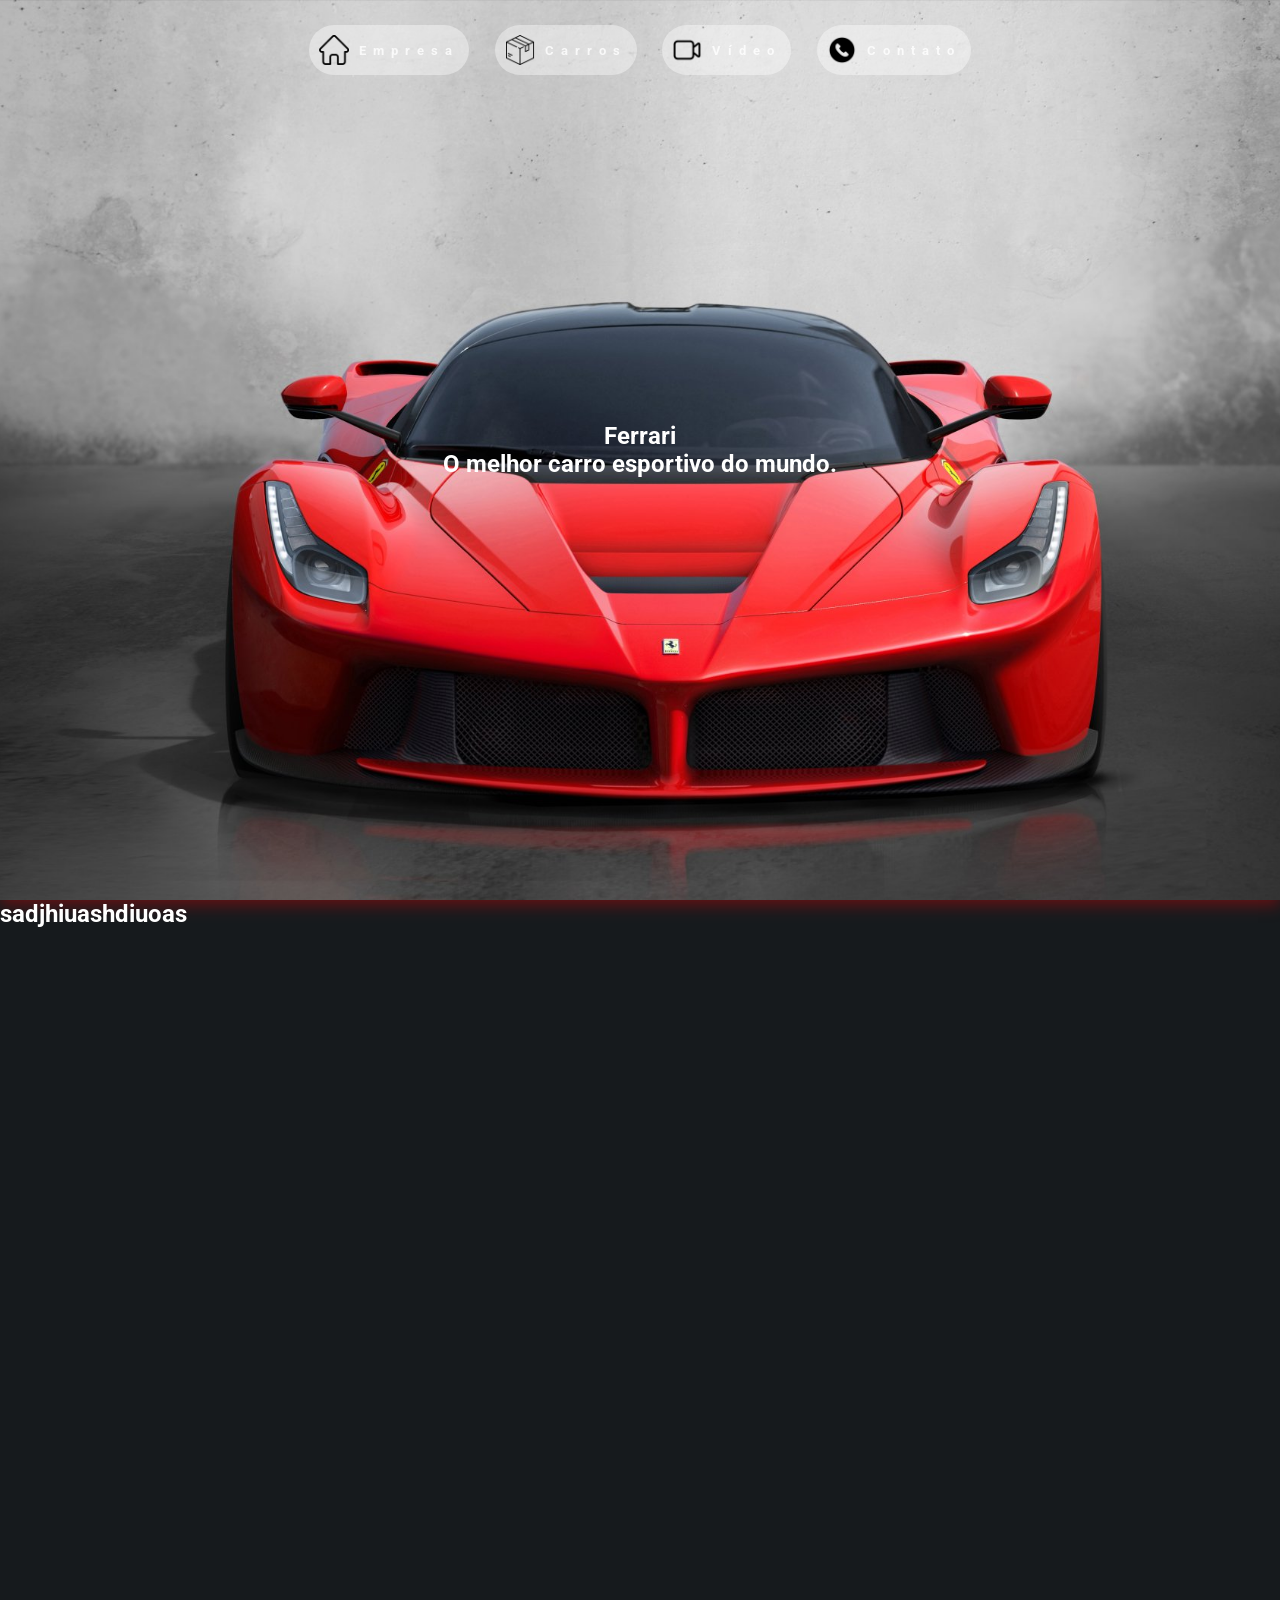
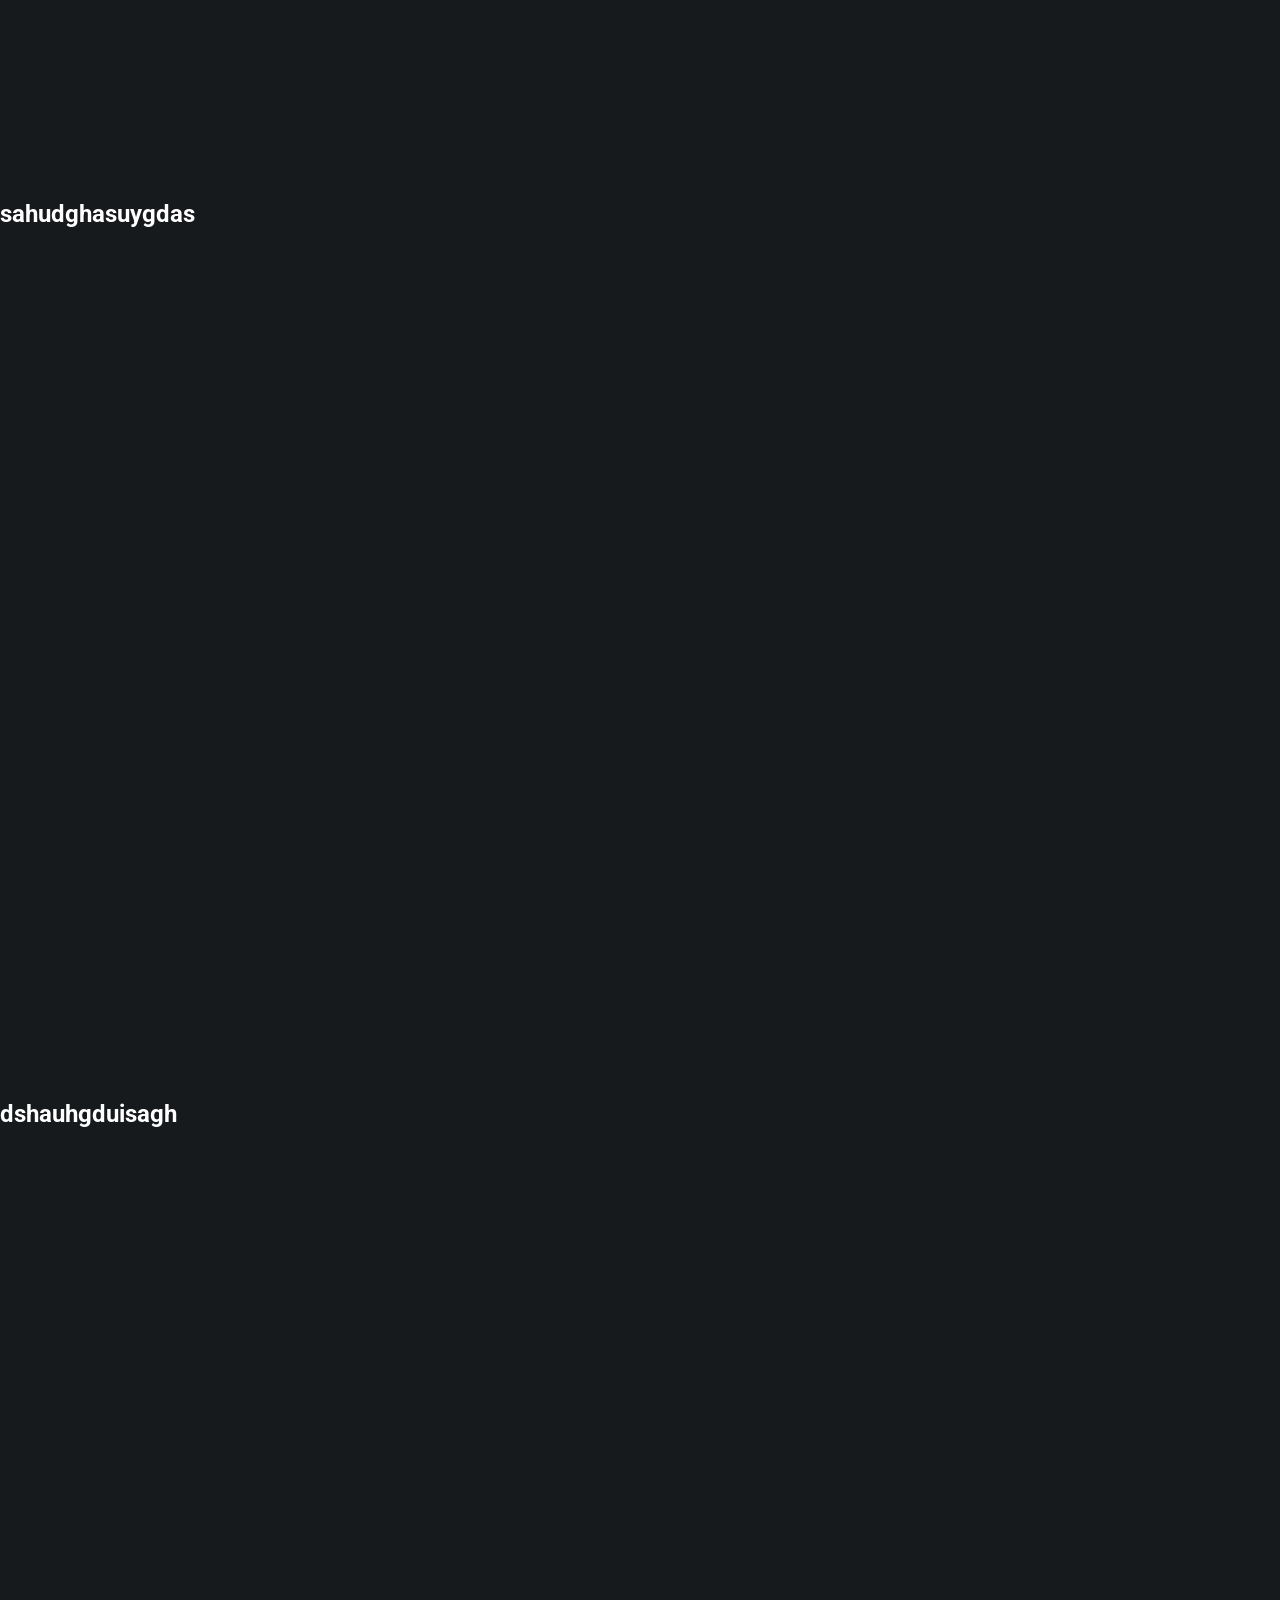
==== src/index.html @ 84b2c768 "Add files via upload" ====
<!DOCTYPE html>
<html lang="en">
<head>
    <meta charset="UTF-8">
    <meta name="viewport" content="width=device-width, initial-scale=1.0">
    <title>Ferrari</title>
    <link rel="stylesheet" href="style.css">
    <link rel="preconnect" href="https://fonts.googleapis.com">
    <link rel="preconnect" href="https://fonts.gstatic.com" crossorigin>
    <link href="https://fonts.googleapis.com/css2?family=Roboto:ital,wght@0,100..900;1,100..900&display=swap" rel="stylesheet">
</head>
<body>
    <nav>
        <span class="navItems" onclick="navTo('s1')">
            <img src="../assets/icons/home.png" alt="Empresa" >
            <a class="navWords">Empresa</a>
        </span>
        <span class="navItems" onclick="navTo('s2')">
            <img src="../assets/icons/box.png" alt="Carros" >
            <a class="navWords">Carros</a>
        </span>
        <span class="navItems" onclick="navTo('s3')">
            <img src="../assets/icons/video.png" alt="Vídeo" >
            <a class="navWords">Vídeo</a>
        </span>
        <span class="navItems" onclick="navTo('s4')">
            <img src="../assets/icons/mobile.png" alt="Contato" >
            <a class="navWords" >Contato</a>
        </span>
    </nav>
    <main>
        <section id="s1">
            <h1>Ferrari</h1>
            <h2>O melhor carro esportivo do mundo.</h2>
        </section>
        <section id="s2">
            <h1>sadjhiuashdiuoas</h1>
        </section>
        <section id="s3">
<h1>sahudghasuygdas</h1>
        </section>
        <section id="s4">
<h1>dshauhgduisagh</h1>
        </section>
    </main>
    <footer>

    </footer>

    <script src="script.js"></script>
</body>
</html>
---- src/style.css ----
:root{
    --dark: #0B090A;
    --text: #ffffff;
    --bg:#161A1D;
    --red1: #660708;
    --red2: #A4161A;
    --red3: #BA181B;
    --red4: #E5383B;
    --font:"Roboto", sans-serif;
}

*{
    margin: 0;
    padding: 0;
    box-sizing: border-box;
    scroll-behavior: smooth;
}

body{
    font-family: var(--font);
    background-color: var(--bg);
    color: var(--text);
    overflow-x: hidden;
}

nav{
    width: 100%;
    position: fixed;
    top: 0;
    background-color: transparent;
    display: flex;
    align-items: center;
    justify-content: center;
    gap: 2vw;
    height: 100px;
    z-index: 999;
    transition: all 1s ease-in-out;
    animation: decima 1s ease-in-out;
}

nav.sc{
    background-color: var(--red1);
    box-shadow: 10px 3px 10px var(--red1);
}

@keyframes decima {
    0%{
        transform: translateY(-100px);
    }
}

.navItems{
    background-color: #ffffff67;
    display: flex;
    align-items: center;
    justify-content: center;
    gap: 10px;
    padding: 10px;
    border-radius: 999px;
}

.navItems img{
    width: 30px;
}

.navItems:hover{
    cursor: pointer;
}

.navItems a{
    color: inherit;
    text-decoration: none;
    font-size: 1vw;
    letter-spacing: 7px;
    opacity: 0.8;
    transition: all 200ms linear;
    font-weight: 700;
}

.navItems a:hover{
    text-shadow: 0px 3px 10px var(--text);
    opacity: 1;
}

section{
    min-height: 100vh;
    height: auto;
}

#s1{
    background-image: url('../assets/images/ferraribg.jpg');
    background-position: center;
    background-repeat: no-repeat;
    background-size: cover;
    background-attachment: fixed;
    display: flex;
    flex-direction: column;
    align-items: center;
    justify-content: center;
    box-shadow: rgba(255, 0, 0, 0.35) 0px 5px 15px;
}




@media (width <= 1000px){
    .navWords{
        display: none;
    }
}
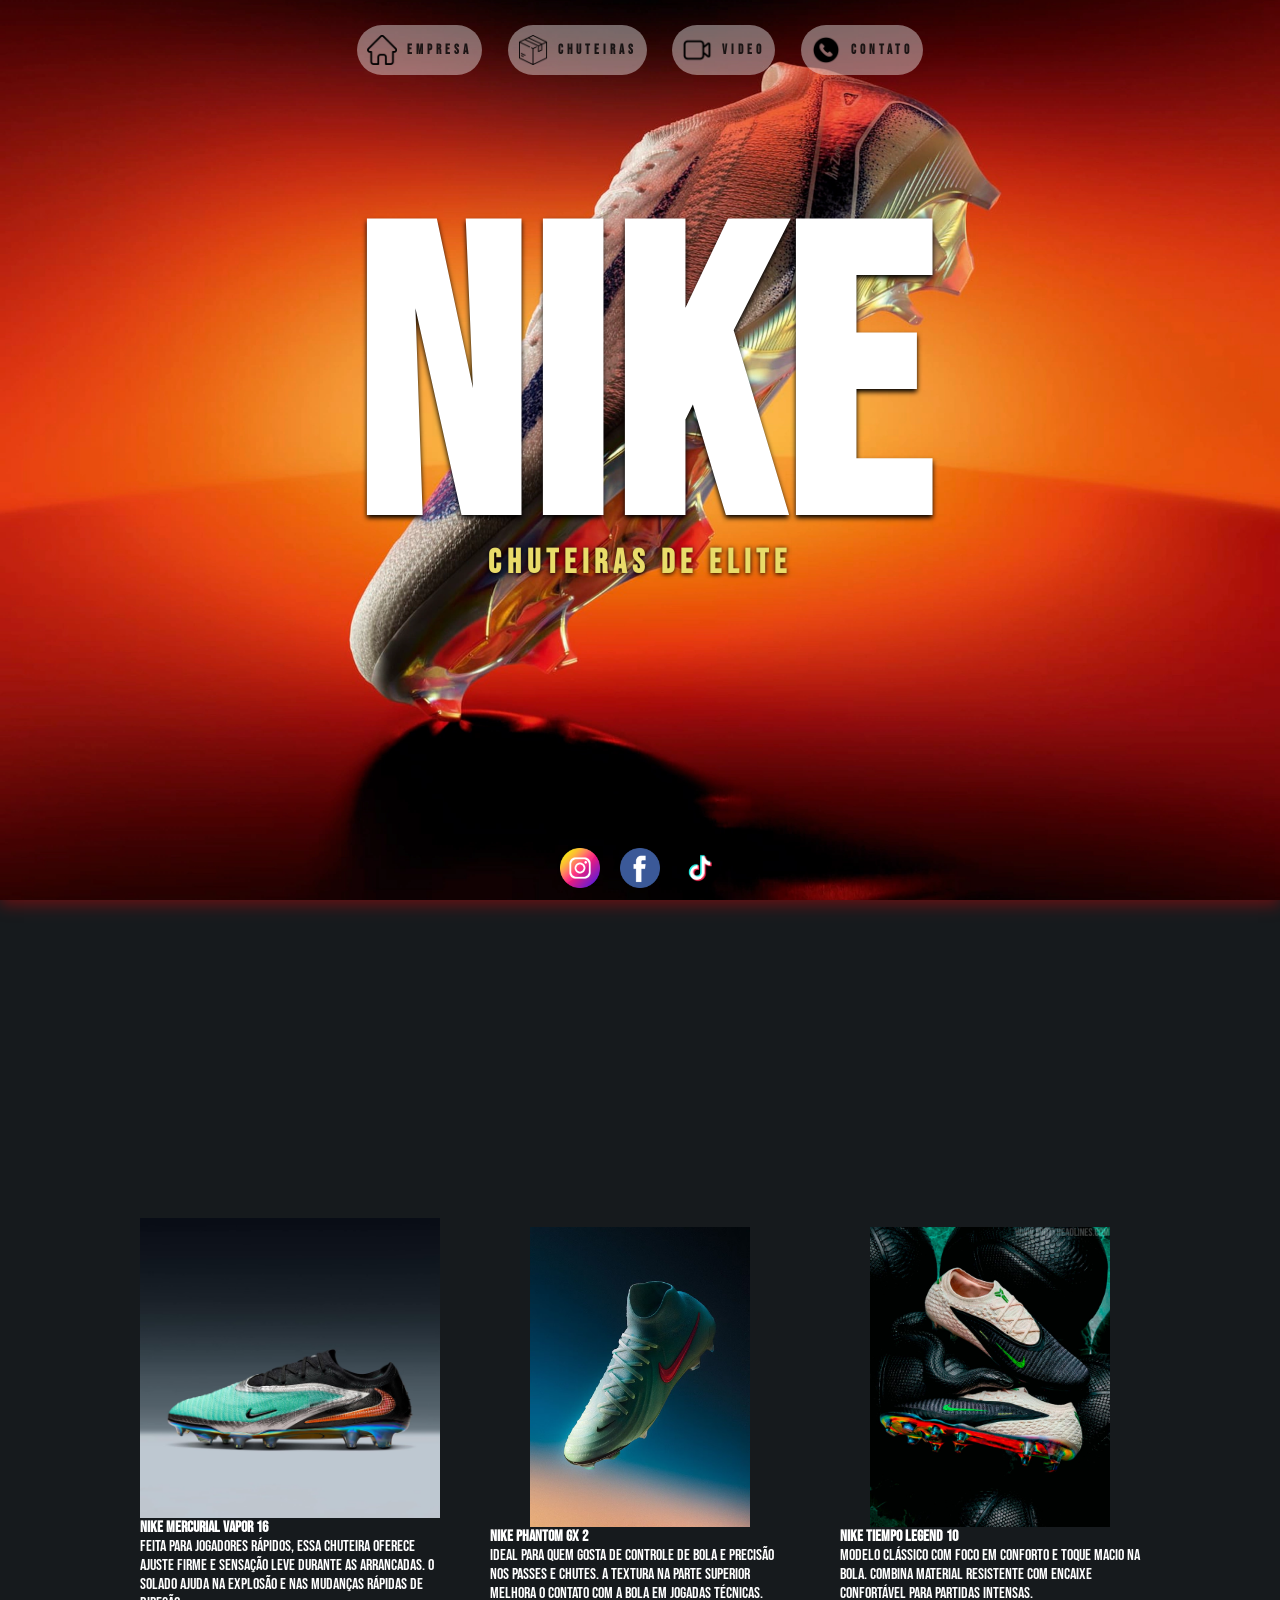
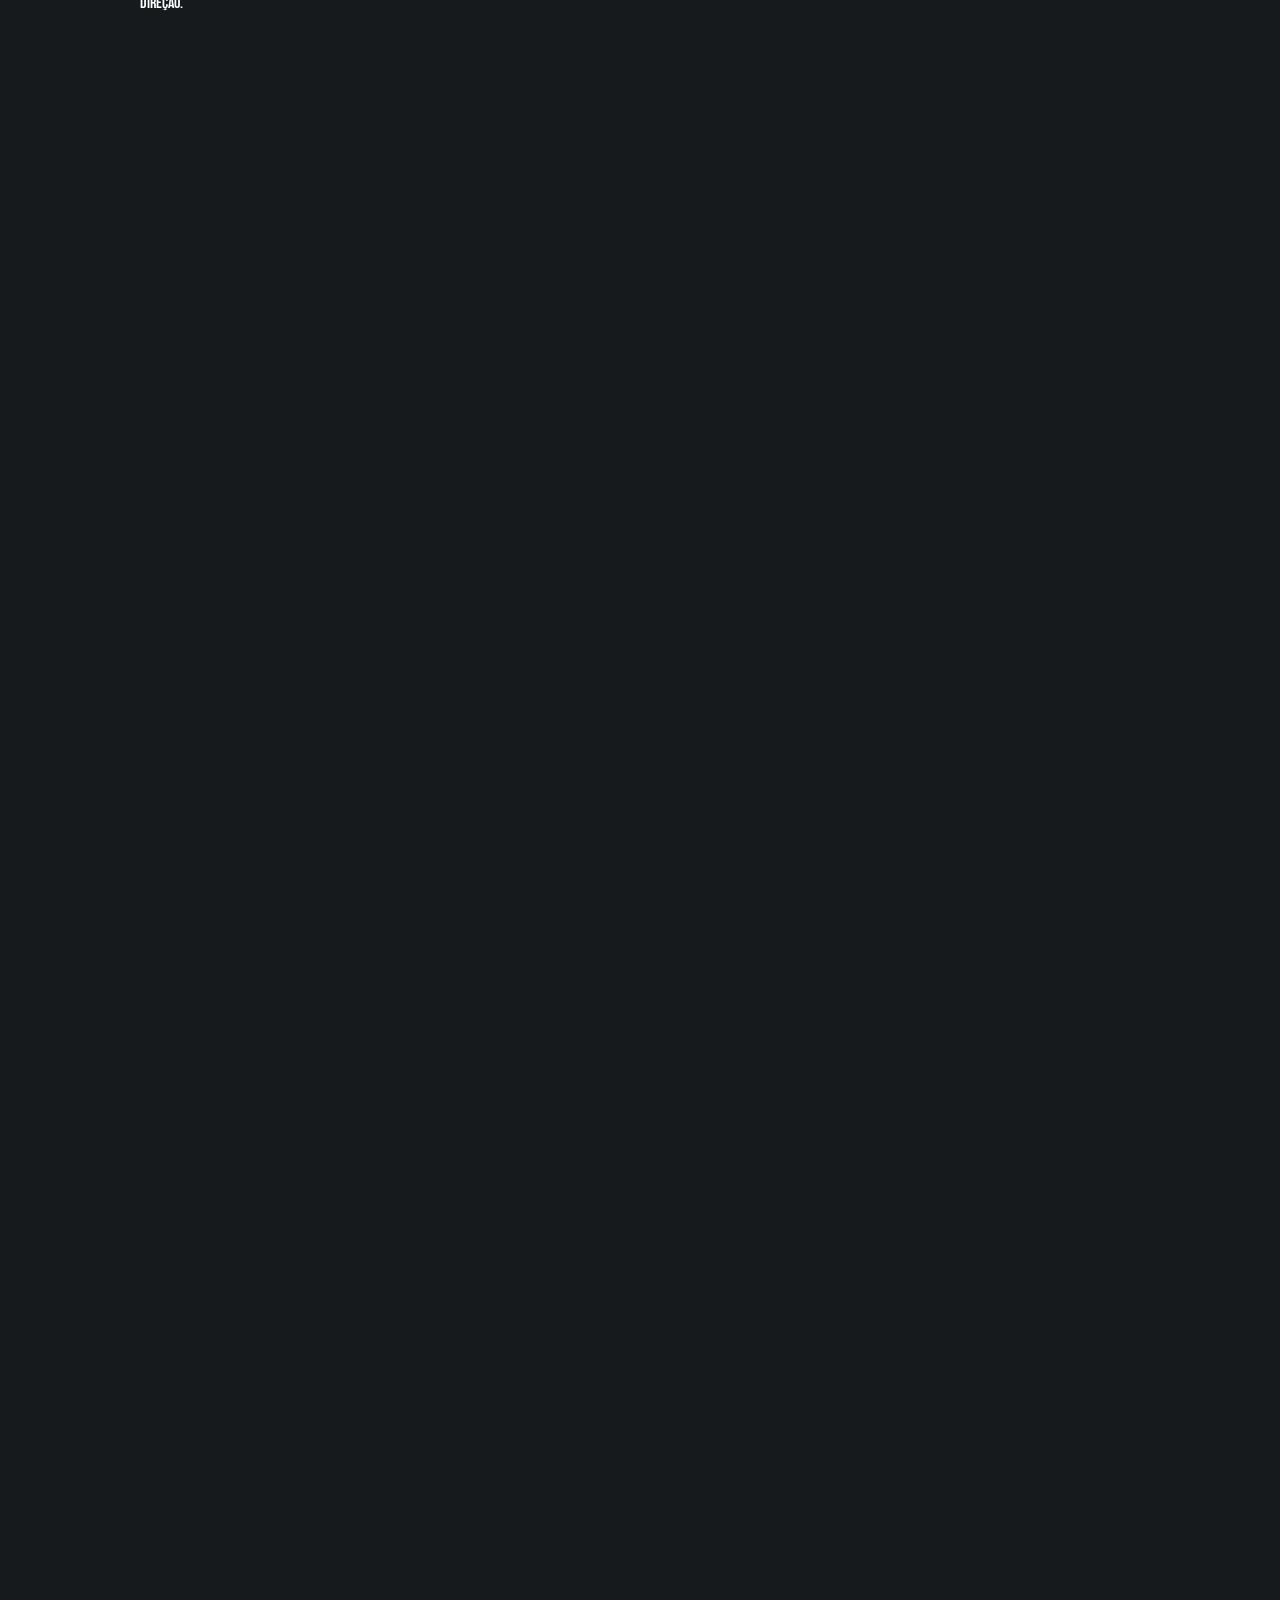
==== commit d25e89d7: "Add files via upload" ====
--- a/src/index.html
+++ b/src/index.html
@@ -1,52 +1,141 @@
 <!DOCTYPE html>
-<html lang="en">
+<html lang="pt-BR">
+
 <head>
     <meta charset="UTF-8">
     <meta name="viewport" content="width=device-width, initial-scale=1.0">
-    <title>Ferrari</title>
-    <link rel="stylesheet" href="style.css">
+    <title>Nike</title>
+
+    <!-- Fontes -->
     <link rel="preconnect" href="https://fonts.googleapis.com">
     <link rel="preconnect" href="https://fonts.gstatic.com" crossorigin>
-    <link href="https://fonts.googleapis.com/css2?family=Roboto:ital,wght@0,100..900;1,100..900&display=swap" rel="stylesheet">
+
+    <link href="https://fonts.googleapis.com/css2?family=Bebas+Neue&family=Caudex:wght@400;700&family=Roboto:wght@100;300;400;500;700;900&display=swap"
+        rel="stylesheet">
+
+    <!-- CSS -->
+    <link rel="stylesheet" href="style.css">
 </head>
+
 <body>
+
     <nav>
         <span class="navItems" onclick="navTo('s1')">
-            <img src="../assets/icons/home.png" alt="Empresa" >
-            <a class="navWords">Empresa</a>
+            <img src="../assets/icons/home.png" alt="Empresa">
+            <a class="navWords">EMPRESA</a>
         </span>
+
         <span class="navItems" onclick="navTo('s2')">
-            <img src="../assets/icons/box.png" alt="Carros" >
-            <a class="navWords">Carros</a>
+            <img src="../assets/icons/box.png" alt="Chuteiras">
+            <a class="navWords">CHUTEIRAS</a>
         </span>
+
         <span class="navItems" onclick="navTo('s3')">
-            <img src="../assets/icons/video.png" alt="Vídeo" >
-            <a class="navWords">Vídeo</a>
+            <img src="../assets/icons/video.png" alt="Vídeo">
+            <a class="navWords">VIDEO</a>
         </span>
+
         <span class="navItems" onclick="navTo('s4')">
-            <img src="../assets/icons/mobile.png" alt="Contato" >
-            <a class="navWords" >Contato</a>
+            <img src="../assets/icons/mobile.png" alt="Contato">
+            <a class="navWords">CONTATO</a>
         </span>
     </nav>
+
     <main>
+
+        <!-- Seção principal -->
         <section id="s1">
-            <h1>Ferrari</h1>
-            <h2>O melhor carro esportivo do mundo.</h2>
+            <h1>Nike</h1>
+            <h2>CHUTEIRAS DE ELITE</h2>
         </section>
+
+        <!-- Cards -->
         <section id="s2">
-            <h1>sadjhiuashdiuoas</h1>
+
+            <div class="card">
+                <img width="auto" height="300px" src="../assets/images/060694IDA1.avif" alt="Nike Mercurial Vapor 16">
+
+                <div>
+                    <h4>Nike Mercurial Vapor 16</h4>
+
+                    <p>
+                        Feita para jogadores rápidos, essa chuteira oferece ajuste firme e sensação leve durante as arrancadas.
+                        O solado ajuda na explosão e nas mudanças rápidas de direção.
+                    </p>
+                </div>
+            </div>
+
+            <div class="card">
+                <img width="auto" height="300px" src="../assets/images/SP_25_Mad_Energy_Gear_Up_Phantom_Hero_732x1000_9999058764.avif"
+                    alt="Nike Phantom GX 2">
+
+                <div>
+                    <h4>Nike Phantom GX 2</h4>
+
+                    <p>
+                        Ideal para quem gosta de controle de bola e precisão nos passes e chutes.
+                        A textura na parte superior melhora o contato com a bola em jogadas técnicas.
+                    </p>
+                </div>
+            </div>
+
+            <div class="card">
+                <img width="auto" height="300px" src="../assets/images/nike-phantom-6-mamba (9).jpg"
+                    alt="Nike Tiempo Legend 10">
+
+                <div>
+                    <h4>Nike Tiempo Legend 10</h4>
+
+                    <p>
+                        Modelo clássico com foco em conforto e toque macio na bola.
+                        Combina material resistente com encaixe confortável para partidas intensas.
+                    </p>
+                </div>
+            </div>
+
         </section>
+
+        <!-- Vídeo -->
         <section id="s3">
-<h1>sahudghasuygdas</h1>
+
+     
+
+            <iframe class="vid"
+                src="https://www.youtube.com/embed/JDOQYUYXSk4?autoplay=0"
+                title="Neymar Jr."
+                frameborder="0"
+                allow="accelerometer; autoplay; clipboard-write; encrypted-media; gyroscope; picture-in-picture; web-share"
+                allowfullscreen>
+            </iframe>
+
         </section>
+
+        <!-- Contato -->
         <section id="s4">
-<h1>dshauhgduisagh</h1>
+         
         </section>
+
     </main>
+
+    <!-- Rodapé -->
     <footer>
+
+        <a href="https://www.instagram.com" target="_blank">
+            <img width="40px" src="../assets/icons/instagram.png" alt="Instagram">
+        </a>
+
+        <a href="https://www.facebook.com" target="_blank">
+            <img width="40px" src="../assets/icons/facebook.png" alt="Facebook">
+        </a>
+
+        <a href="https://www.tiktok.com" target="_blank">
+            <img width="40px" src="../assets/icons/tiktok-icon-free-png.webp" alt="TikTok">
+        </a>
 
     </footer>
 
     <script src="script.js"></script>
+
 </body>
+
 </html>
--- a/src/style.css
+++ b/src/style.css
@@ -2,11 +2,11 @@
     --dark: #0B090A;
     --text: #ffffff;
     --bg:#161A1D;
-    --red1: #660708;
+    --red1: #c53695;
     --red2: #A4161A;
     --red3: #BA181B;
     --red4: #E5383B;
-    --font:"Roboto", sans-serif;
+    --font:"Bebas Neue", sans-serif;
 }
 
 *{
@@ -34,13 +34,16 @@
     gap: 2vw;
     height: 100px;
     z-index: 999;
-    transition: all 1s ease-in-out;
+    transition: all 1s ease-in-out; 
     animation: decima 1s ease-in-out;
+    font-family: system-ui, -apple-system, BlinkMacSystemFont, 'Segoe UI', Roboto, Oxygen, Ubuntu, Cantarell, 'Open Sans', 'Helvetica Neue', sans-serif;
 }
 
 nav.sc{
-    background-color: var(--red1);
-    box-shadow: 10px 3px 10px var(--red1);
+   
+    backdrop-filter: blur(10px);
+    box-shadow: 0px 3px 15px rgba(0, 0, 0, 0.5);
+
 }
 
 @keyframes decima {
@@ -68,13 +71,14 @@
 }
 
 .navItems a{
-    color: inherit;
+    color: black;
     text-decoration: none;
     font-size: 1vw;
-    letter-spacing: 7px;
+    letter-spacing: 4px;
     opacity: 0.8;
     transition: all 200ms linear;
     font-weight: 700;
+    font-family: "Bebas Neue", sans-serif;
 }
 
 .navItems a:hover{
@@ -88,7 +92,7 @@
 }
 
 #s1{
-    background-image: url('../assets/images/ferraribg.jpg');
+    background-image: url('../assets/images/02946251.webp');
     background-position: center;
     background-repeat: no-repeat;
     background-size: cover;
@@ -100,11 +104,98 @@
     box-shadow: rgba(255, 0, 0, 0.35) 0px 5px 15px;
 }
 
-
+h1{
+    font-size: 400px;
+    word-break: break-word;
+    overflow-wrap: break-word;
+    text-transform: uppercase;
+    text-shadow: 0px 3px 5px #000000;
+    letter-spacing: 5px;
+    width: 100%;
+    text-align: center;
+    line-height: 155px;
+    animation: esquerda 2s ease-in-out;
+    color: rgb(255, 255, 255);
+}
+
+@keyframes esquerda {
+    0%{
+        transform: translateX(-100px);
+        opacity: 0;
+    }
+}
+
+h2{
+    font-size: 2.6vw;
+    letter-spacing: 6px;
+    width: 67%;
+    margin-top: 70px;
+    text-align: center;
+    color: rgb(233, 220, 106);
+    text-shadow: 0px 1px 5px #000000;
+    
+    animation: direita 2s ease-in-out;
+}
+
+@keyframes direita {
+    0%{
+        transform: translateX(300px);
+        opacity: 0;
+    }
+}
+
+footer{
+    display: flex;
+    align-items: center;
+    justify-content: center;
+    gap: 20px;
+    height: 60px;
+    background-color: transparent;
+    position: fixed;
+    bottom: 0;
+    width: 100%;
+    transition: all 1s ease-in-out
+}
+
+footer.ft{
+     
+  backdrop-filter: blur(10px);
+  
+}
+
+.vid {
+    width: 100%;
+    height: 800px;
+}
+
+#s2{
+    display: flex;
+    align-items: center;
+    justify-content: center;
+    flex-wrap: wrap;
+    gap: 50px;
+    min-height: 70vh;
+}
+
+.card{
+    width: 300px;
+    height: auto;
+    display: flex;
+    align-items: center;
+    justify-content: center;
+    flex-direction: column;
+    /*opacity: 0; */
+    transform: translateY(200px);
+    transition: opacity 0.6s ease, transform 0.6s ease;
+}
 
 
 @media (width <= 1000px){
     .navWords{
         display: none;
     }
-}+
+    .vid{
+        whidth: 412px;
+    }
+}
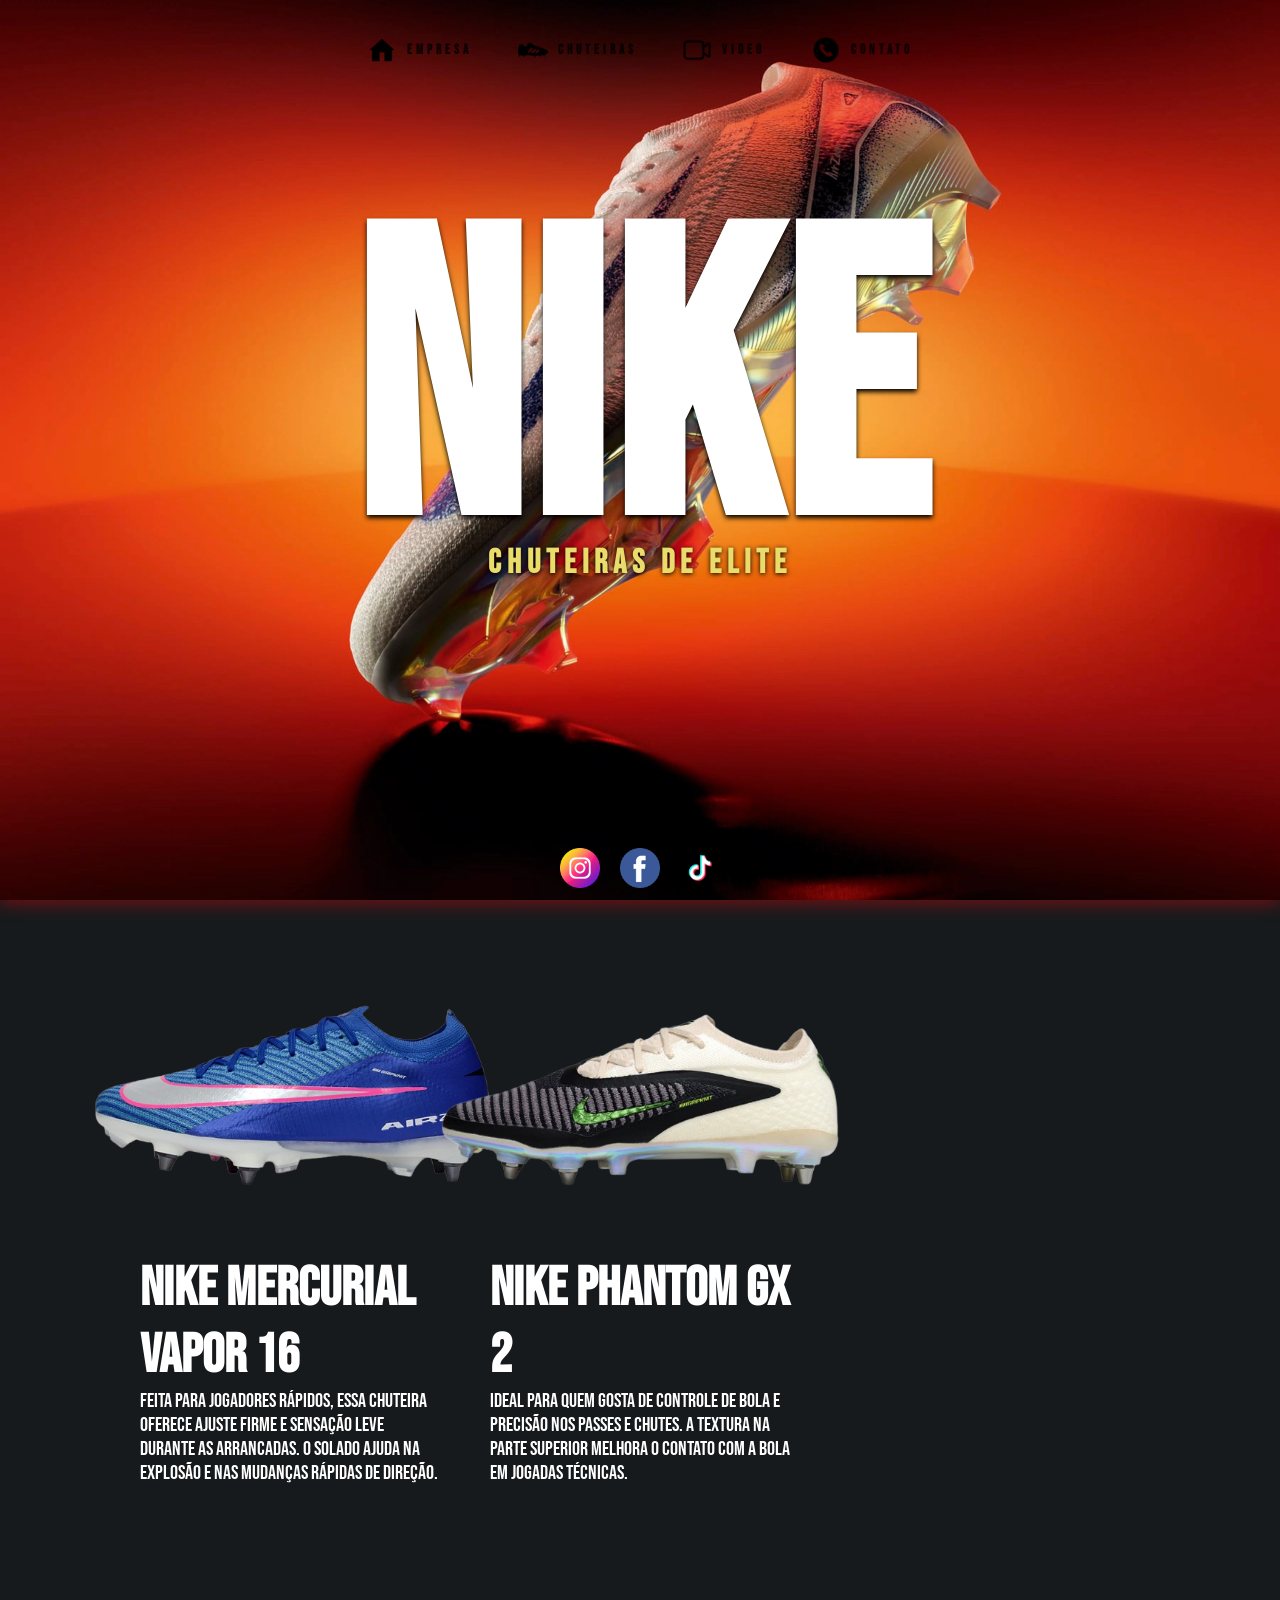
==== commit 0a35f45c: "Add files via upload" ====
--- a/src/index.html
+++ b/src/index.html
@@ -21,12 +21,12 @@
 
     <nav>
         <span class="navItems" onclick="navTo('s1')">
-            <img src="../assets/icons/home.png" alt="Empresa">
+            <img src="../assets/icons/casa-removebg-preview.png" alt="Empresa">
             <a class="navWords">EMPRESA</a>
         </span>
 
         <span class="navItems" onclick="navTo('s2')">
-            <img src="../assets/icons/box.png" alt="Chuteiras">
+            <img src="../assets/icons/72992.png" alt="Chuteiras">
             <a class="navWords">CHUTEIRAS</a>
         </span>
 
@@ -53,7 +53,7 @@
         <section id="s2">
 
             <div class="card">
-                <img width="auto" height="300px" src="../assets/images/060694IDA1.avif" alt="Nike Mercurial Vapor 16">
+                <img class="dahora" width="auto" height="300px" src="../assets/images/vapor_16-removebg-preview.png" alt="Nike Mercurial Vapor 16">
 
                 <div>
                     <h4>Nike Mercurial Vapor 16</h4>
@@ -66,7 +66,7 @@
             </div>
 
             <div class="card">
-                <img width="auto" height="300px" src="../assets/images/SP_25_Mad_Energy_Gear_Up_Phantom_Hero_732x1000_9999058764.avif"
+                <img class="dahora" width="auto" height="300px" src="../assets/images/gx_66-removebg-preview.png"
                     alt="Nike Phantom GX 2">
 
                 <div>
@@ -80,7 +80,7 @@
             </div>
 
             <div class="card">
-                <img width="auto" height="300px" src="../assets/images/nike-phantom-6-mamba (9).jpg"
+                <img class="dahora" width="auto" height="300px" src="../assets/images/gx_6-removebg-preview.png"
                     alt="Nike Tiempo Legend 10">
 
                 <div>
--- a/src/style.css
+++ b/src/style.css
@@ -1,29 +1,29 @@
-:root{
+:root {
     --dark: #0B090A;
     --text: #ffffff;
-    --bg:#161A1D;
+    --bg: #161A1D;
     --red1: #c53695;
     --red2: #A4161A;
     --red3: #BA181B;
     --red4: #E5383B;
-    --font:"Bebas Neue", sans-serif;
-}
-
-*{
+    --font: "Bebas Neue", sans-serif;
+}
+
+* {
     margin: 0;
     padding: 0;
     box-sizing: border-box;
     scroll-behavior: smooth;
 }
 
-body{
+body {
     font-family: var(--font);
     background-color: var(--bg);
     color: var(--text);
     overflow-x: hidden;
 }
 
-nav{
+nav {
     width: 100%;
     position: fixed;
     top: 0;
@@ -34,26 +34,26 @@
     gap: 2vw;
     height: 100px;
     z-index: 999;
-    transition: all 1s ease-in-out; 
+    transition: all 1s ease-in-out;
     animation: decima 1s ease-in-out;
     font-family: system-ui, -apple-system, BlinkMacSystemFont, 'Segoe UI', Roboto, Oxygen, Ubuntu, Cantarell, 'Open Sans', 'Helvetica Neue', sans-serif;
 }
 
-nav.sc{
-   
+nav.sc {
+
     backdrop-filter: blur(10px);
     box-shadow: 0px 3px 15px rgba(0, 0, 0, 0.5);
 
 }
 
 @keyframes decima {
-    0%{
+    0% {
         transform: translateY(-100px);
     }
 }
 
-.navItems{
-    background-color: #ffffff67;
+.navItems {
+    backdrop-filter: blur (30px);
     display: flex;
     align-items: center;
     justify-content: center;
@@ -62,15 +62,15 @@
     border-radius: 999px;
 }
 
-.navItems img{
+.navItems img {
     width: 30px;
 }
 
-.navItems:hover{
+.navItems:hover {
     cursor: pointer;
 }
 
-.navItems a{
+.navItems a {
     color: black;
     text-decoration: none;
     font-size: 1vw;
@@ -81,17 +81,17 @@
     font-family: "Bebas Neue", sans-serif;
 }
 
-.navItems a:hover{
-    text-shadow: 0px 3px 10px var(--text);
+.navItems a:hover {
+    text-shadow: 0px 3px 10px black;
     opacity: 1;
 }
 
-section{
+section {
     min-height: 100vh;
     height: auto;
 }
 
-#s1{
+#s1 {
     background-image: url('../assets/images/02946251.webp');
     background-position: center;
     background-repeat: no-repeat;
@@ -104,7 +104,7 @@
     box-shadow: rgba(255, 0, 0, 0.35) 0px 5px 15px;
 }
 
-h1{
+h1 {
     font-size: 400px;
     word-break: break-word;
     overflow-wrap: break-word;
@@ -119,13 +119,13 @@
 }
 
 @keyframes esquerda {
-    0%{
+    0% {
         transform: translateX(-100px);
         opacity: 0;
     }
 }
 
-h2{
+h2 {
     font-size: 2.6vw;
     letter-spacing: 6px;
     width: 67%;
@@ -133,18 +133,27 @@
     text-align: center;
     color: rgb(233, 220, 106);
     text-shadow: 0px 1px 5px #000000;
-    
+
     animation: direita 2s ease-in-out;
 }
 
+h4{
+    font-size: 55px;
+}
+
+p{
+    font-family: inherit;
+    font-size: 20px
+}
+
 @keyframes direita {
-    0%{
+    0% {
         transform: translateX(300px);
         opacity: 0;
     }
 }
 
-footer{
+footer {
     display: flex;
     align-items: center;
     justify-content: center;
@@ -157,18 +166,18 @@
     transition: all 1s ease-in-out
 }
 
-footer.ft{
-     
-  backdrop-filter: blur(10px);
-  
+footer.ft {
+
+    backdrop-filter: blur(10px);
+
 }
 
 .vid {
-    width: 100%;
-    height: 800px;
-}
-
-#s2{
+    width: 60%;
+    height: 600px;
+}
+
+#s2 {
     display: flex;
     align-items: center;
     justify-content: center;
@@ -177,25 +186,55 @@
     min-height: 70vh;
 }
 
-.card{
+#s3{
+    align-items: center;
+    justify-content: center;
+    box-sizing: border-box;
+    display: flex;
+}
+
+.card {
     width: 300px;
     height: auto;
     display: flex;
     align-items: center;
     justify-content: center;
     flex-direction: column;
-    /*opacity: 0; */
+    opacity: 0;
     transform: translateY(200px);
     transition: opacity 0.6s ease, transform 0.6s ease;
-}
-
-
-@media (width <= 1000px){
-    .navWords{
+    gap: 10px;
+    z-index: 100;
+
+
+}
+
+.card.visible {
+    opacity: 1;
+    transform: translateY(0);
+}
+
+
+.dahora{
+    transition: all 200ms ease-in-out;
+    align-items: center;
+    
+
+}
+
+.dahora:hover{
+    transform: scale(1.2) translateY(-10px);
+    z-index: 999;
+    
+}
+
+
+@media (width <=1000px) {
+    .navWords {
         display: none;
     }
 
-    .vid{
-        whidth: 412px;
-    }
-}
+    .vid {
+        width: 412px;
+    }
+}
